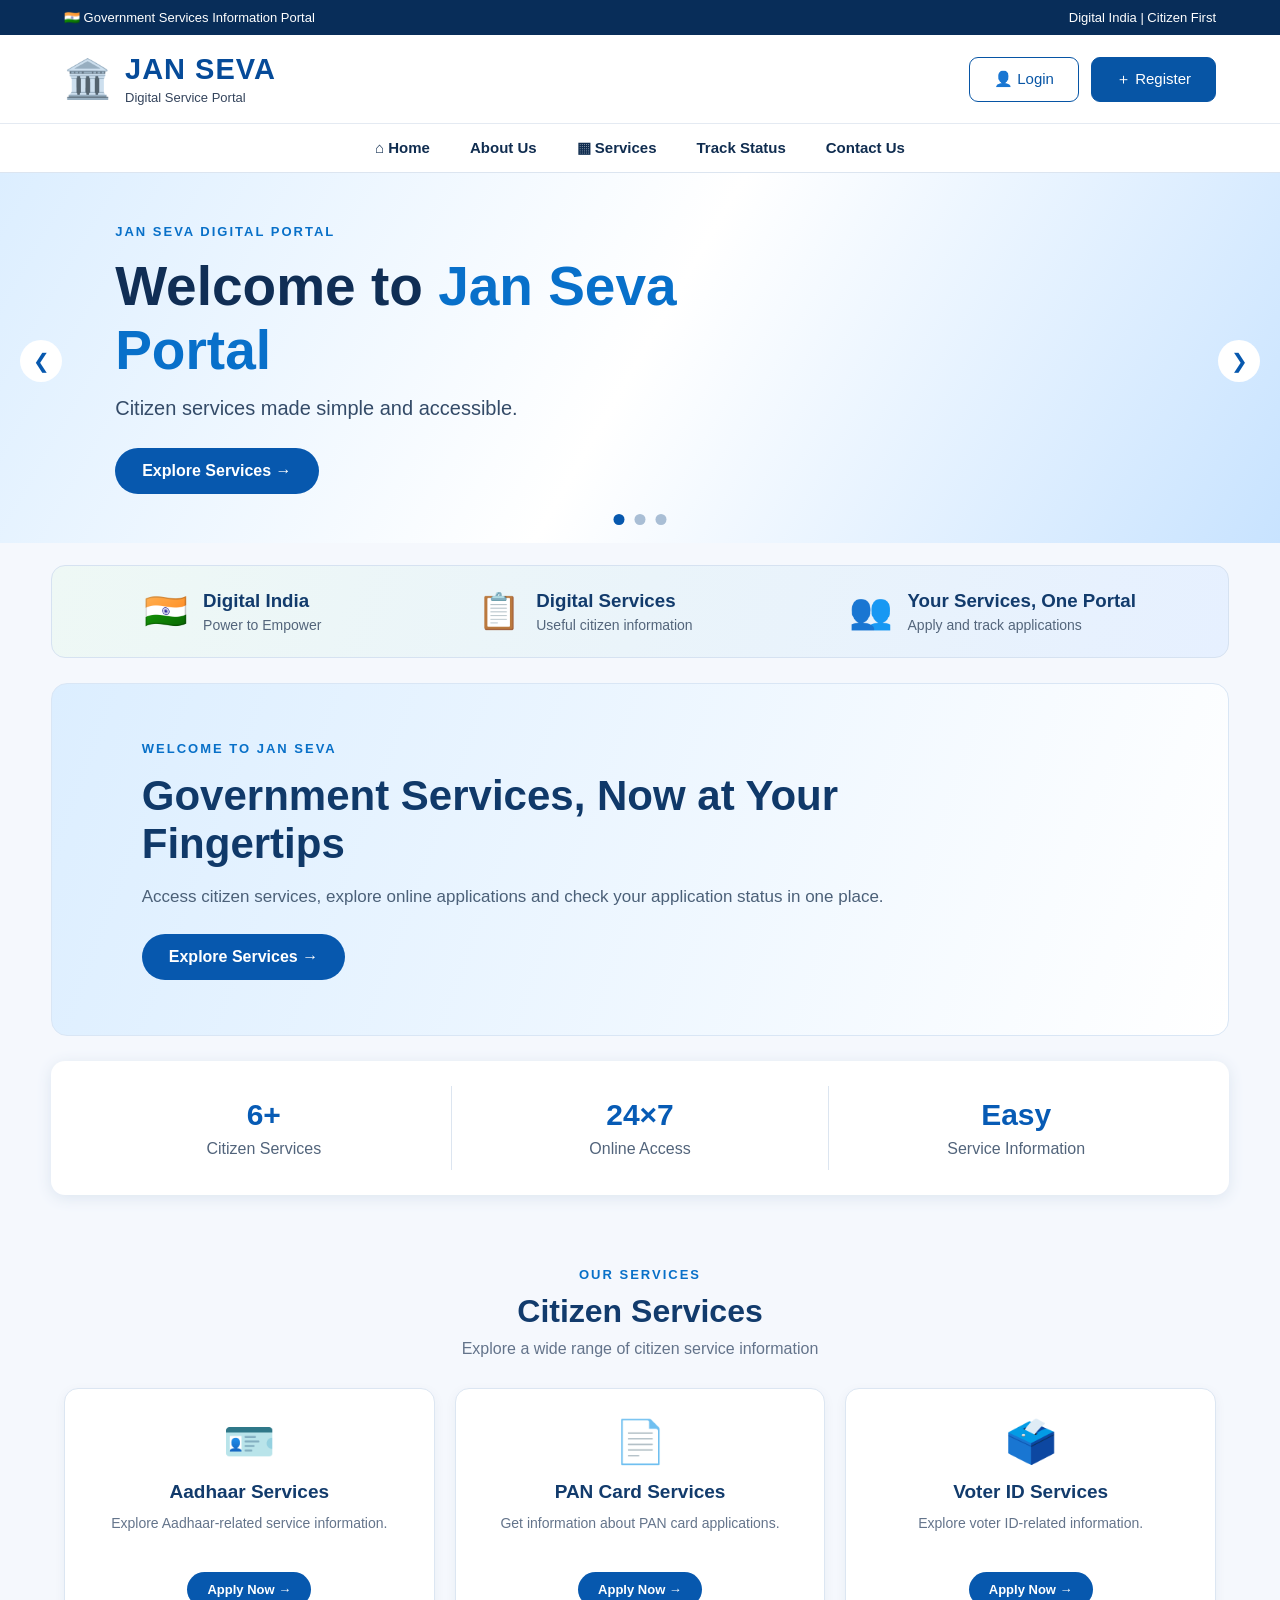
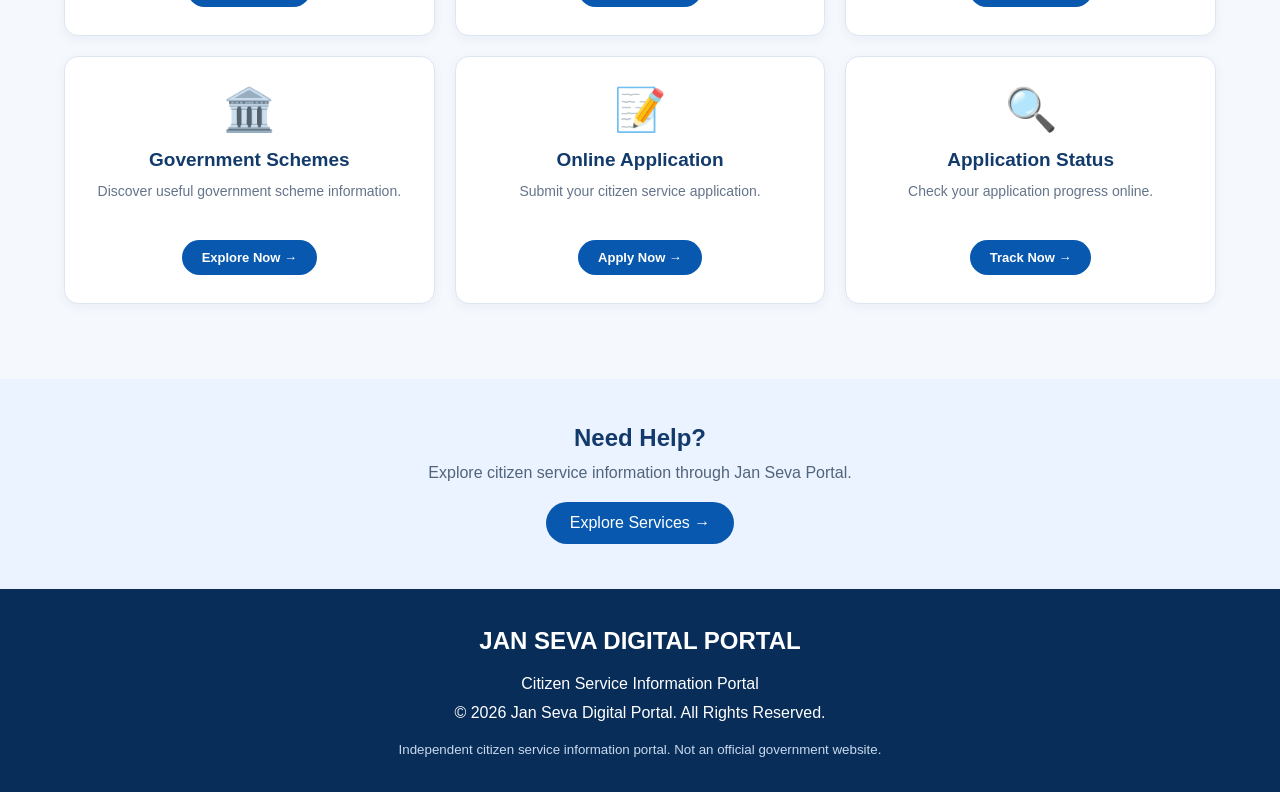
==== index.html @ 01778e60 "Add files via upload" ====
<!DOCTYPE html>
<html lang="en">
<head>
    <meta charset="UTF-8">
    <meta name="viewport" content="width=device-width, initial-scale=1.0">
    <title>Jan Seva Digital Portal</title>
    <link rel="stylesheet" href="style.css">
</head>
<body>

    <!-- Top Government Information Bar -->
    <div class="topbar">
        <span>🇮🇳 Government Services Information Portal</span>
        <span>Digital India | Citizen First</span>
    </div>

    <!-- Header -->
    <header>
        <div class="logo">
            <div class="logo-icon">🏛️</div>
            <div>
                <h1>JAN SEVA</h1>
                <p>Digital Service Portal</p>
            </div>
        </div>

        <div class="header-right" id="userArea">
            <button onclick="openAuth('login')">👤 Login</button>
            <button onclick="openAuth('register')">＋ Register</button>
        </div>
    </header>

    <!-- Navigation -->
    <nav>
        <a href="#">⌂ Home</a>
        <a href="#about">About Us</a>
        <a href="#services">▦ Services</a>
        <a href="#applicationForm">Track Status</a>
        <a href="#contact">Contact Us</a>
    </nav>

    <!-- Main Slideshow -->
    <section class="slideshow">

        <div class="slide active">
            <div class="slide-content">
                <span class="hero-tag">JAN SEVA DIGITAL PORTAL</span>
                <h1>Welcome to <span>Jan Seva Portal</span></h1>
                <p>Citizen services made simple and accessible.</p>
                <a href="#services">Explore Services →</a>
            </div>
        </div>

        <div class="slide">
            <div class="slide-content">
                <span class="hero-tag">DIGITAL INDIA</span>
                <h1>Digital India, <span>Better Services</span></h1>
                <p>Access useful citizen service information online.</p>
                <a href="#services">View Services →</a>
            </div>
        </div>

        <div class="slide">
            <div class="slide-content">
                <span class="hero-tag">CITIZEN FIRST</span>
                <h1>Your Services, <span>One Portal</span></h1>
                <p>Explore applications and check their status.</p>
                <a href="#services">Get Started →</a>
            </div>
        </div>

        <button class="slide-btn prev" onclick="changeSlide(-1)">❮</button>
        <button class="slide-btn next" onclick="changeSlide(1)">❯</button>

        <div class="slide-dots">
            <span class="dot active" onclick="showSlide(0)"></span>
            <span class="dot" onclick="showSlide(1)"></span>
            <span class="dot" onclick="showSlide(2)"></span>
        </div>
    </section>

    <!-- Quick Information Banner -->
    <section class="quick-info">
        <div class="info-item">
            <span class="info-icon">🇮🇳</span>
            <div>
                <h3>Digital India</h3>
                <p>Power to Empower</p>
            </div>
        </div>

        <div class="info-item">
            <span class="info-icon">📋</span>
            <div>
                <h3>Digital Services</h3>
                <p>Useful citizen information</p>
            </div>
        </div>

        <div class="info-item">
            <span class="info-icon">👥</span>
            <div>
                <h3>Your Services, One Portal</h3>
                <p>Apply and track applications</p>
            </div>
        </div>
    </section>

    <!-- Login Form -->
    <div id="loginForm" class="auth-overlay">
        <div class="auth-box">
            <button class="close-btn" onclick="closeAuth()">×</button>
            <h2>User Login</h2>
            <p>Login to Jan Seva Digital Portal</p>

            <form onsubmit="demoLogin(event)">
                <label>Mobile Number</label>
                <input type="tel" id="loginMobile"
                       maxlength="10"
                       placeholder="Enter Mobile Number" required>

                <label>Password</label>
                <input type="password" id="loginPassword"
                       placeholder="Enter Password" required>

                <button type="submit">Login</button>
            </form>

            <p>New User?
                <a href="#" onclick="showRegister()">Register Here</a>
            </p>
        </div>
    </div>

    <!-- Registration Form -->
    <div id="registerForm" class="auth-overlay">
        <div class="auth-box">
            <button class="close-btn" onclick="closeAuth()">×</button>
            <h2>Create Account</h2>
            <p>Register as a new user</p>

            <form onsubmit="demoRegister(event)">
                <label>Full Name</label>
                <input type="text" id="regName"
                       placeholder="Enter Full Name" required>

                <label>Mobile Number</label>
                <input type="tel" id="regMobile"
                       maxlength="10"
                       placeholder="Enter Mobile Number" required>

                <label>Email Address</label>
                <input type="email" id="regEmail"
                       placeholder="Enter Email Address" required>

                <label>Password</label>
                <input type="password" id="regPassword"
                       placeholder="Create Password" required>

                <label>Confirm Password</label>
                <input type="password" id="confirmPassword"
                       placeholder="Confirm Password" required>

                <button type="submit">Create Account</button>
            </form>
        </div>
    </div>

    <!-- About Section -->
    <section class="hero" id="about">
        <div class="hero-content">
            <span class="hero-tag">WELCOME TO JAN SEVA</span>
            <h1>Government Services, Now at Your Fingertips</h1>
            <p>
                Access citizen services, explore online applications
                and check your application status in one place.
            </p>
            <a href="#services" class="hero-btn">Explore Services →</a>
        </div>
    </section>

    <!-- Statistics -->
    <section class="statistics">
        <div>
            <h3>6+</h3>
            <p>Citizen Services</p>
        </div>

        <div>
            <h3>24×7</h3>
            <p>Online Access</p>
        </div>

        <div>
            <h3>Easy</h3>
            <p>Service Information</p>
        </div>
    </section>

    <!-- Citizen Services -->
    <section class="services" id="services">
        <div class="section-heading">
            <span>OUR SERVICES</span>
            <h2>Citizen Services</h2>
            <p>Explore a wide range of citizen service information</p>
        </div>

        <div class="service-box">

            <div class="card" onclick="openForm('Aadhaar Services')">
                <div class="service-icon">🪪</div>
                <h3>Aadhaar Services</h3>
                <p>Explore Aadhaar-related service information.</p>
                <span>Apply Now →</span>
            </div>

            <div class="card" onclick="openForm('PAN Card Services')">
                <div class="service-icon">📄</div>
                <h3>PAN Card Services</h3>
                <p>Get information about PAN card applications.</p>
                <span>Apply Now →</span>
            </div>

            <div class="card" onclick="openForm('Voter ID Services')">
                <div class="service-icon">🗳️</div>
                <h3>Voter ID Services</h3>
                <p>Explore voter ID-related information.</p>
                <span>Apply Now →</span>
            </div>

            <div class="card" onclick="openForm('Government Schemes')">
                <div class="service-icon">🏛️</div>
                <h3>Government Schemes</h3>
                <p>Discover useful government scheme information.</p>
                <span>Explore Now →</span>
            </div>

            <div class="card" onclick="openForm('Online Application')">
                <div class="service-icon">📝</div>
                <h3>Online Application</h3>
                <p>Submit your citizen service application.</p>
                <span>Apply Now →</span>
            </div>

            <div class="card" onclick="openForm('Application Status')">
                <div class="service-icon">🔍</div>
                <h3>Application Status</h3>
                <p>Check your application progress online.</p>
                <span>Track Now →</span>
            </div>

        </div>
    </section>

    <!-- Application Form: Existing Backend Integration -->
    <section id="applicationForm" class="application-form"
             style="display:none;">

        <h2 id="formTitle">Application Form</h2>

        <form id="serviceForm">
            <div id="serviceFields"></div>

            <div id="otpSection"
                 style="display:block; margin-top:15px;">

                <label>Mobile Number</label>
                <input type="tel" id="mobile"
                       placeholder="Enter 10 digit mobile number"
                       maxlength="10" required>

                <button type="button" onclick="sendOTP()">
                    Send Demo OTP
                </button>

                <label>Enter OTP</label>
                <input type="text" id="otp"
                       placeholder="Enter Demo OTP 123456"
                       maxlength="6">

                <button type="button" onclick="verifyOTP()">
                    Verify OTP
                </button>

                <p id="message"></p>
            </div>

            <button type="submit" id="submitBtn"
                    style="display:none;">
                Submit Application
            </button>
        </form>
    </section>

    <!-- Contact -->
    <section class="contact-section" id="contact">
        <h2>Need Help?</h2>
        <p>Explore citizen service information through Jan Seva Portal.</p>
        <a href="#services">Explore Services →</a>
    </section>

    <!-- Footer -->
    <footer>
        <h2>JAN SEVA DIGITAL PORTAL</h2>
        <p>Citizen Service Information Portal</p>
        <p>© 2026 Jan Seva Digital Portal. All Rights Reserved.</p>
        <small>
            Independent citizen service information portal.
            Not an official government website.
        </small>
    </footer>

    <script src="script.js"></script>
</body>
</html>
---- style.css ----
* {
    margin: 0;
    padding: 0;
    box-sizing: border-box;
}

html {
    scroll-behavior: smooth;
}

body {
    font-family: Arial, sans-serif;
    background: #f5f8fd;
    color: #172b4d;
}

/* TOP BAR */
.topbar {
    background: #082d59;
    color: white;
    padding: 10px 5%;
    display: flex;
    justify-content: space-between;
    font-size: 13px;
}

/* HEADER */
header {
    background: white;
    padding: 18px 5%;
    display: flex;
    align-items: center;
    justify-content: space-between;
    flex-wrap: wrap;
    gap: 15px;
}

.logo {
    display: flex;
    align-items: center;
    gap: 14px;
}

.logo-icon {
    font-size: 38px;
}

.logo h1 {
    color: #064b99;
    font-size: 29px;
    letter-spacing: 1px;
}

.logo p {
    color: #34445c;
    font-size: 13px;
    margin-top: 4px;
}

.header-right {
    display: flex;
    gap: 12px;
}

.header-right button {
    background: #0755a5;
    color: white;
    border: 1px solid #0755a5;
    padding: 12px 24px;
    border-radius: 9px;
    cursor: pointer;
    font-size: 15px;
}

.header-right button:first-child {
    background: white;
    color: #0755a5;
}

button:hover,
.hero-btn:hover,
.slide-content a:hover {
    opacity: 0.85;
}

/* NAVIGATION */
nav {
    background: #ffffff;
    padding: 15px 5%;
    display: flex;
    justify-content: center;
    gap: 40px;
    border-top: 1px solid #e4eaf2;
    border-bottom: 1px solid #dce5f0;
    flex-wrap: wrap;
}

nav a {
    color: #102d50;
    text-decoration: none;
    font-weight: bold;
    font-size: 15px;
}

nav a:hover {
    color: #0871d1;
}

/* SLIDESHOW */
.slideshow {
    height: 370px;
    position: relative;
    overflow: hidden;
    background: linear-gradient(120deg, #dceeff, #ffffff, #c8e3ff);
}

.slide {
    position: absolute;
    inset: 0;
    display: flex;
    align-items: center;
    padding: 40px 9%;
    opacity: 0;
    visibility: hidden;
    transition: opacity 0.5s ease;
}

.slide.active {
    opacity: 1;
    visibility: visible;
}

.slide:nth-child(2) {
    background: linear-gradient(120deg, #d9ecff, #ffffff);
}

.slide:nth-child(3) {
    background: linear-gradient(120deg, #e0f3ed, #ffffff);
}

.slide-content {
    max-width: 700px;
}

.hero-tag {
    color: #0870c8;
    font-weight: bold;
    letter-spacing: 2px;
    font-size: 13px;
}

.slide-content h1 {
    font-size: clamp(32px, 5vw, 55px);
    line-height: 1.15;
    margin: 15px 0;
    color: #102e55;
}

.slide-content h1 span {
    color: #0870ca;
}

.slide-content p {
    font-size: 20px;
    margin-bottom: 28px;
    color: #344b68;
}

.slide-content a,
.hero-btn {
    display: inline-block;
    background: #0758ae;
    color: white;
    padding: 14px 27px;
    border-radius: 30px;
    text-decoration: none;
    font-weight: bold;
}

.slide-btn {
    position: absolute;
    top: 45%;
    background: white;
    color: #0758ae;
    border: none;
    border-radius: 50%;
    width: 42px;
    height: 42px;
    font-size: 20px;
    cursor: pointer;
    z-index: 2;
}

.slide-btn.prev {
    left: 20px;
}

.slide-btn.next {
    right: 20px;
}

.slide-dots {
    position: absolute;
    bottom: 18px;
    left: 50%;
    transform: translateX(-50%);
    display: flex;
    gap: 10px;
}

.dot {
    width: 11px;
    height: 11px;
    background: #a9bed5;
    border-radius: 50%;
    cursor: pointer;
}

.dot.active {
    background: #0758ae;
}

/* QUICK INFO */
.quick-info {
    margin: 22px 4%;
    padding: 24px;
    background: linear-gradient(110deg, #eef8f5, #e6f0ff);
    border: 1px solid #d6e2f1;
    border-radius: 14px;
    display: flex;
    justify-content: space-around;
    align-items: center;
    flex-wrap: wrap;
    gap: 20px;
}

.info-item {
    display: flex;
    align-items: center;
    gap: 15px;
}

.info-icon {
    font-size: 35px;
}

.info-item h3 {
    color: #123b6c;
    margin-bottom: 5px;
}

.info-item p {
    font-size: 14px;
    color: #53657b;
}

/* HERO */
.hero {
    margin: 25px 4%;
    min-height: 280px;
    padding: 55px 7%;
    border-radius: 16px;
    background: linear-gradient(110deg, #dceeff, #ffffff);
    display: flex;
    align-items: center;
    border: 1px solid #d9e6f5;
}

.hero-content {
    max-width: 750px;
}

.hero-content h1 {
    font-size: clamp(27px, 4vw, 42px);
    color: #103969;
    margin: 15px 0;
}

.hero-content p {
    color: #4b6078;
    font-size: 17px;
    line-height: 1.7;
    margin-bottom: 22px;
}

/* STATISTICS */
.statistics {
    display: flex;
    justify-content: center;
    background: white;
    margin: 25px 4%;
    padding: 25px;
    border-radius: 14px;
    box-shadow: 0 3px 15px #dce5f0;
    flex-wrap: wrap;
}

.statistics div {
    flex: 1;
    min-width: 150px;
    text-align: center;
    padding: 12px;
    border-right: 1px solid #dce5f0;
}

.statistics div:last-child {
    border: none;
}

.statistics h3 {
    color: #075bb5;
    font-size: 30px;
    margin-bottom: 8px;
}

.statistics p {
    color: #52647b;
}

/* SERVICES */
.services {
    padding: 45px 5%;
}

.section-heading {
    text-align: center;
    margin-bottom: 30px;
}

.section-heading span {
    color: #0870c8;
    font-size: 13px;
    font-weight: bold;
    letter-spacing: 2px;
}

.section-heading h2 {
    font-size: 32px;
    color: #123b6c;
    margin: 10px 0;
}

.section-heading p {
    color: #64748b;
}

.service-box {
    display: grid;
    grid-template-columns: repeat(3, 1fr);
    gap: 20px;
}

.card {
    background: white;
    border: 1px solid #dce6f2;
    border-radius: 14px;
    padding: 28px 20px;
    text-align: center;
    cursor: pointer;
    transition: 0.3s;
    box-shadow: 0 3px 12px rgba(20, 60, 100, 0.05);
}

.card:hover {
    transform: translateY(-6px);
    box-shadow: 0 10px 25px rgba(20, 60, 100, 0.12);
    border-color: #0870c8;
}

.service-icon {
    font-size: 42px;
    margin-bottom: 15px;
}

.card h3 {
    color: #123b6c;
    margin-bottom: 10px;
    font-size: 19px;
}

.card p {
    color: #64748b;
    line-height: 1.5;
    font-size: 14px;
    min-height: 42px;
}

.card span {
    display: inline-block;
    background: #0758ae;
    color: white;
    padding: 10px 20px;
    margin-top: 17px;
    border-radius: 25px;
    font-size: 13px;
    font-weight: bold;
}

/* APPLICATION FORM */
.application-form {
    max-width: 650px;
    margin: 35px auto;
    padding: 30px;
    background: white;
    border-radius: 15px;
    box-shadow: 0 5px 22px rgba(0, 40, 90, 0.1);
}

.application-form h2 {
    color: #0758ae;
    margin-bottom: 22px;
}

label {
    display: block;
    margin: 14px 0 7px;
    font-weight: bold;
    color: #243c5a;
}

input {
    width: 100%;
    padding: 13px;
    border: 1px solid #ccd8e6;
    border-radius: 8px;
    font-size: 15px;
    outline: none;
}

input:focus {
    border-color: #0870c8;
    box-shadow: 0 0 0 3px #0870c81a;
}

.application-form button {
    background: #0758ae;
    color: white;
    border: none;
    padding: 12px 20px;
    border-radius: 8px;
    margin-top: 14px;
    cursor: pointer;
}

/* LOGIN AND REGISTER */
.auth-overlay {
    display: none;
    position: fixed;
    inset: 0;
    background: rgba(5, 24, 50, 0.7);
    z-index: 1000;
    align-items: center;
    justify-content: center;
    padding: 15px;
}

.auth-box {
    position: relative;
    background: white;
    padding: 35px;
    border-radius: 16px;
    width: 100%;
    max-width: 420px;
    max-height: 90vh;
    overflow-y: auto;
    box-shadow: 0 10px 35px #0003;
}

.auth-box h2 {
    color: #0758ae;
    margin-bottom: 10px;
}

.auth-box > p {
    color: #64748b;
    margin-bottom: 15px;
}

.auth-box form button {
    width: 100%;
    padding: 13px;
    margin-top: 20px;
    background: #0758ae;
    color: white;
    border: none;
    border-radius: 8px;
    cursor: pointer;
    font-weight: bold;
}

.auth-box > p:last-child {
    margin-top: 18px;
    text-align: center;
}

.auth-box a {
    color: #0758ae;
    font-weight: bold;
}

.close-btn {
    position: absolute;
    right: 15px;
    top: 12px;
    border: none;
    background: none;
    font-size: 28px;
    cursor: pointer;
}

/* CONTACT */
.contact-section {
    text-align: center;
    background: #eaf3ff;
    padding: 45px 20px;
    margin-top: 30px;
}

.contact-section h2 {
    color: #123b6c;
    margin-bottom: 12px;
}

.contact-section p {
    color: #52647b;
    margin-bottom: 20px;
}

.contact-section a {
    display: inline-block;
    background: #0758ae;
    color: white;
    padding: 12px 24px;
    border-radius: 25px;
    text-decoration: none;
}

/* FOOTER */
footer {
    background: #082d59;
    color: white;
    text-align: center;
    padding: 30px 15px;
    line-height: 1.8;
}

footer h2 {
    margin-bottom: 8px;
}

footer small {
    display: block;
    color: #c9d9ed;
    margin-top: 10px;
}

/* MOBILE RESPONSIVE */
@media (max-width: 768px) {

    .topbar {
        justify-content: center;
        text-align: center;
    }

    .topbar span:last-child {
        display: none;
    }

    header {
        justify-content: center;
        text-align: center;
    }

    .logo {
        justify-content: center;
    }

    nav {
        gap: 18px;
        padding: 15px 10px;
    }

    nav a {
        font-size: 13px;
    }

    .slideshow {
        height: 340px;
    }

    .slide {
        padding: 30px 12%;
    }

    .slide-content p {
        font-size: 16px;
    }

    .quick-info {
        justify-content: flex-start;
    }

    .info-item {
        width: 100%;
    }

    .hero {
        padding: 35px 25px;
    }

    .service-box {
        grid-template-columns: repeat(2, 1fr);
    }

    .statistics div {
        border-right: none;
        border-bottom: 1px solid #dce5f0;
    }

    .application-form {
        margin: 20px 12px;
    }
}

@media (max-width: 480px) {

    .logo h1 {
        font-size: 23px;
    }

    .header-right button {
        padding: 10px 16px;
    }

    .service-box {
        grid-template-columns: 1fr;
    }

    .slide-content h1 {
        font-size: 31px;
    }

    .slide-btn.prev {
        left: 8px;
    }

    .slide-btn.next {
        right: 8px;
    }

    .auth-box {
        padding: 28px 20px;
    }
    .slideshow {
    position: relative;
    overflow: hidden;
}

.slideshow .slide {
    display: none;
    min-height: 350px;
}

.slideshow .slide.active {
    display: flex;
}
}
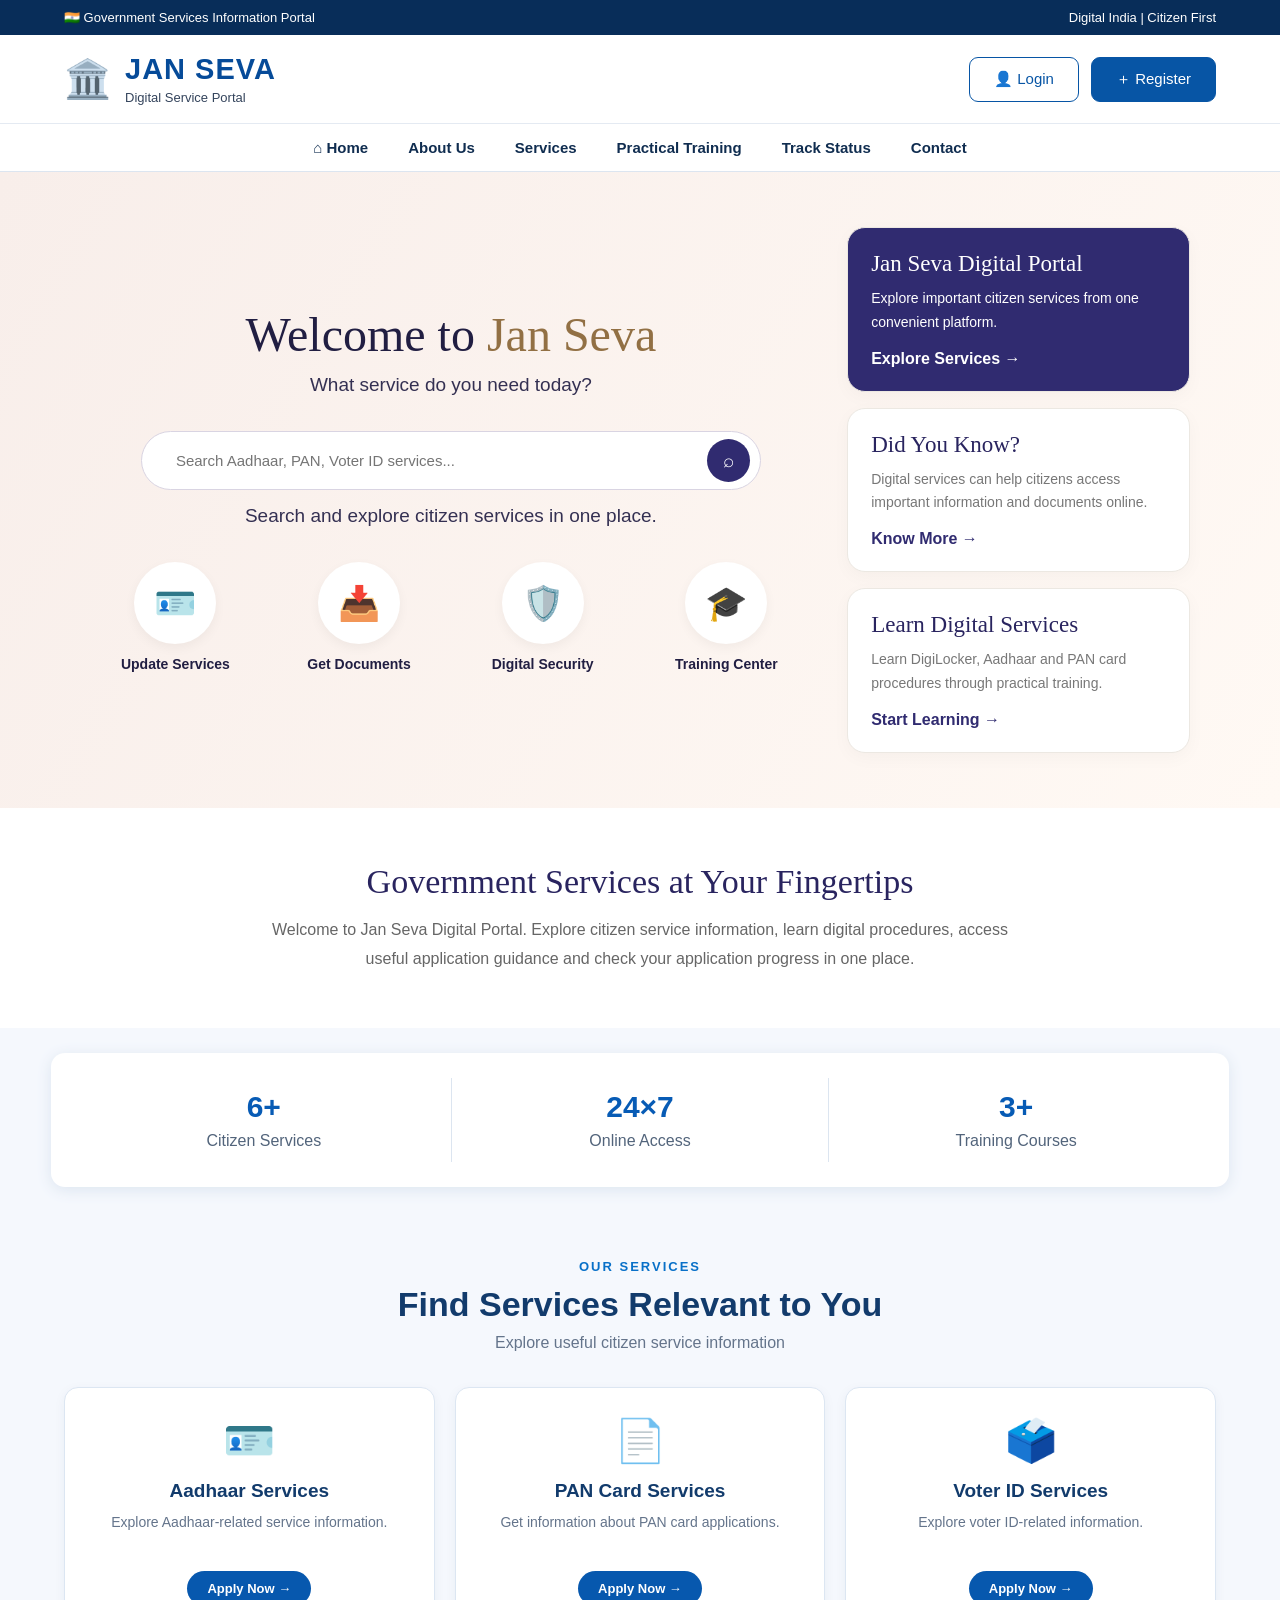
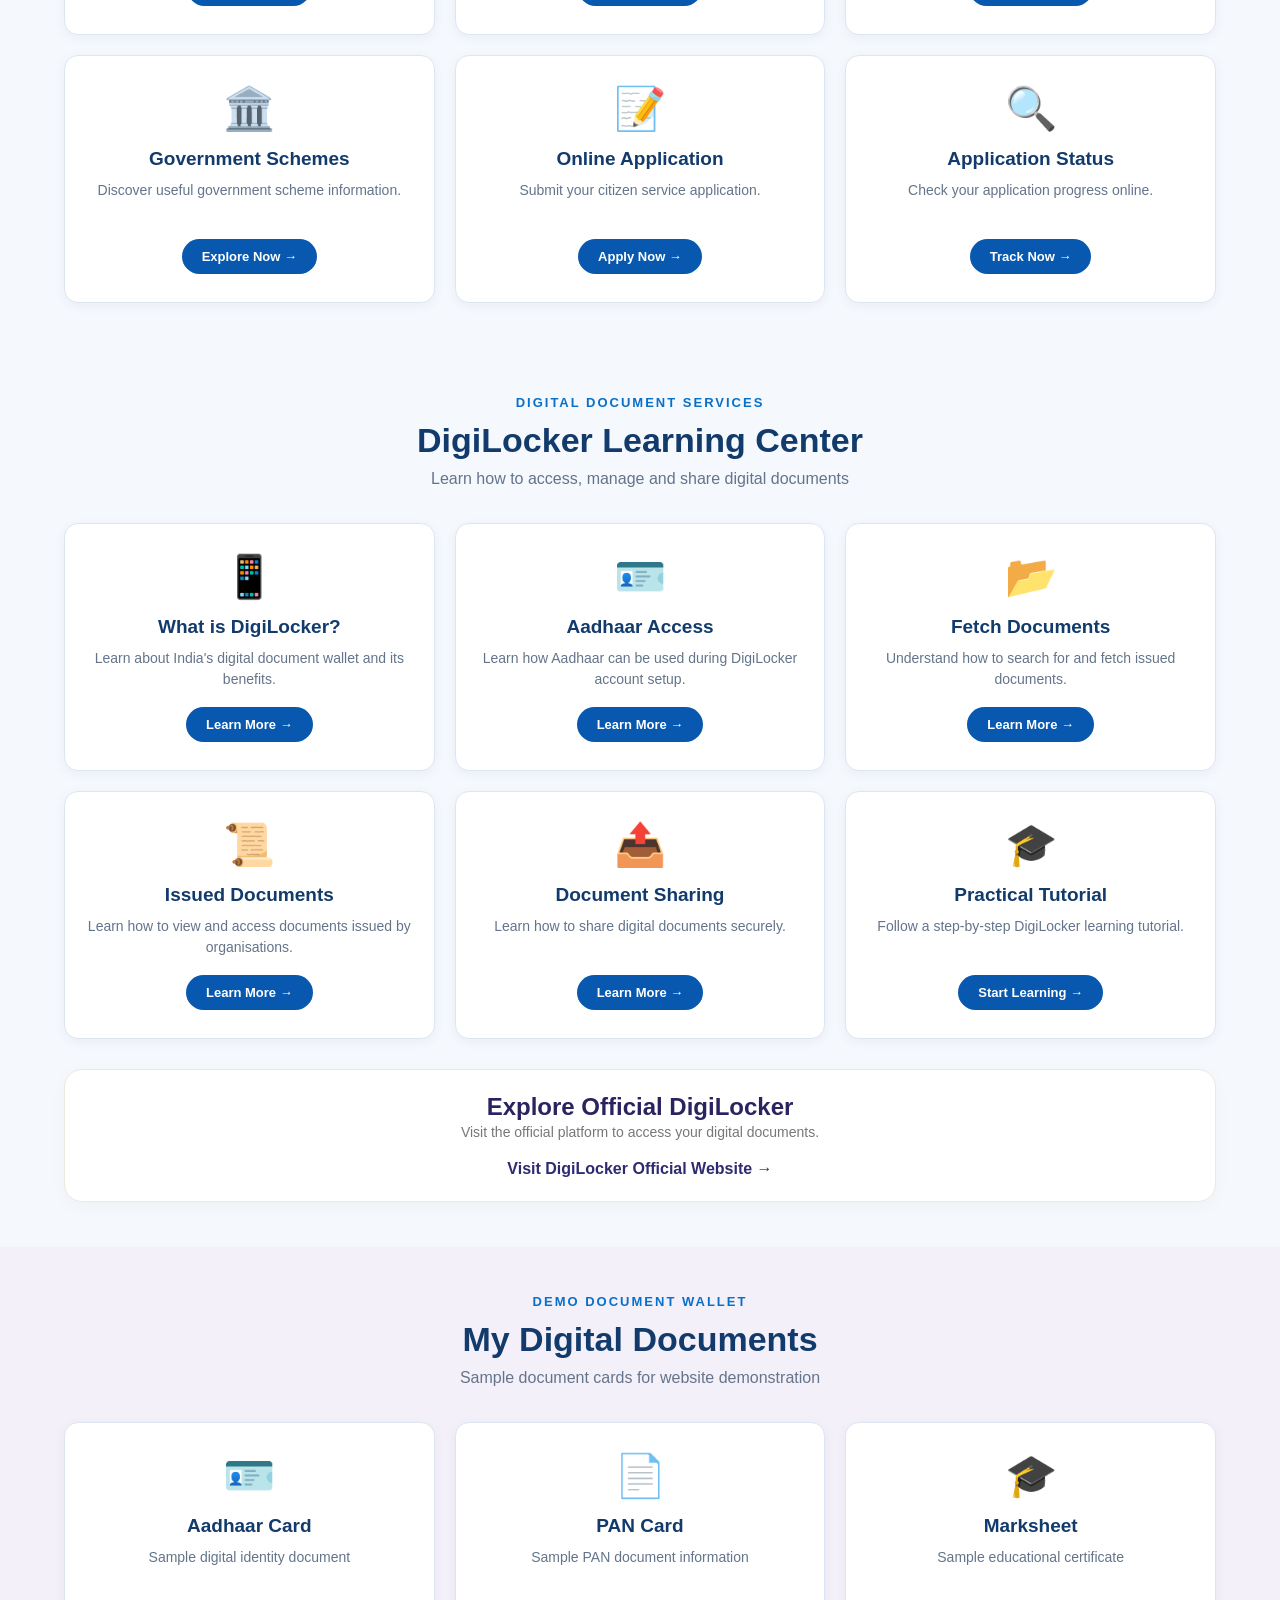
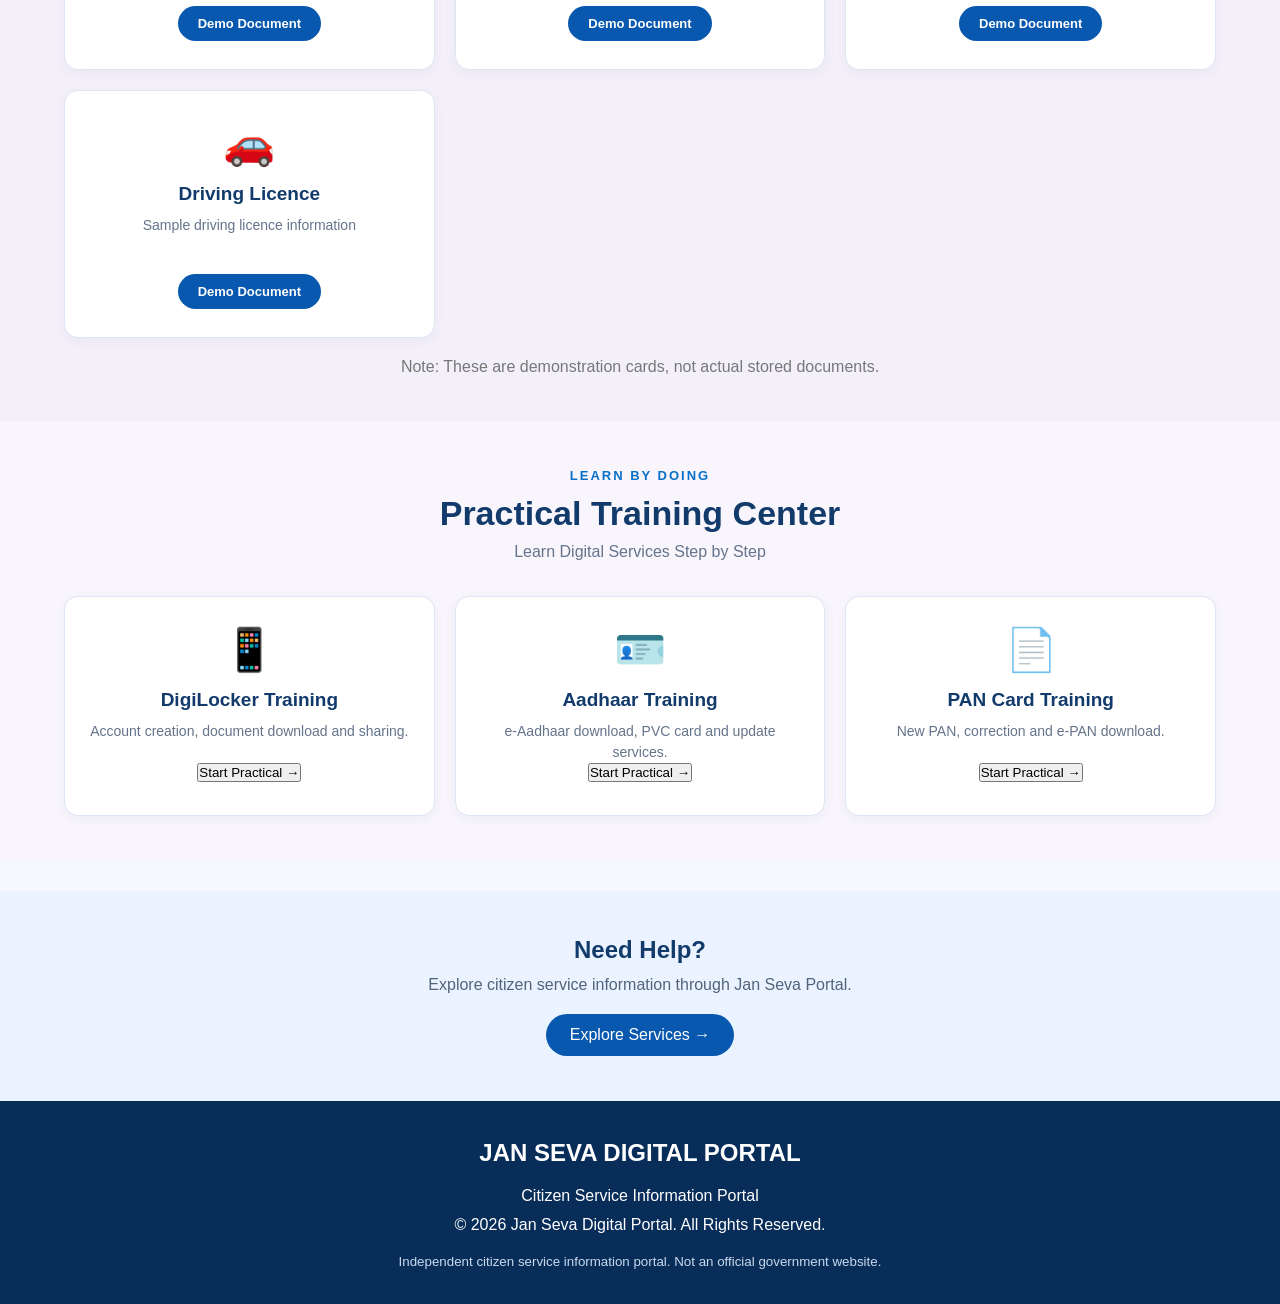
==== commit d02bbd5e: "Update index.html" ====
--- a/index.html
+++ b/index.html
@@ -2,315 +2,810 @@
 <!DOCTYPE html>
 <html lang="en">
 <head>
-    <meta charset="UTF-8">
-    <meta name="viewport" content="width=device-width, initial-scale=1.0">
-    <title>Jan Seva Digital Portal</title>
-    <link rel="stylesheet" href="style.css">
+<meta charset="UTF-8">
+<meta name="viewport" content="width=device-width, initial-scale=1.0">
+<title>Jan Seva Digital Portal</title>
+<link rel="stylesheet" href="style.css">
+
+<style>
+/* NEW HOMEPAGE DESIGN */
+
+.portal-hero {
+    background: linear-gradient(120deg,#f8eeea,#fff9f4);
+    padding: 55px 7%;
+}
+
+.portal-layout {
+    max-width: 1250px;
+    margin: auto;
+    display: grid;
+    grid-template-columns: 2fr 0.95fr;
+    gap: 35px;
+    align-items: center;
+}
+
+.portal-main {
+    text-align: center;
+}
+
+.portal-main h2 {
+    font: 48px Georgia,serif;
+    color: #211e42;
+    margin-bottom: 12px;
+}
+
+.portal-main h2 span {
+    color: #927044;
+}
+
+.portal-main > p {
+    font-size: 19px;
+    color: #343052;
+    margin-bottom: 35px;
+}
+
+.service-search {
+    background: white;
+    border: 1px solid #d9d4e2;
+    border-radius: 40px;
+    padding: 7px 10px 7px 22px;
+    display: flex;
+    align-items: center;
+    max-width: 620px;
+    margin: auto;
+}
+
+.service-search input {
+    border: none;
+    outline: none;
+    flex: 1;
+    min-width: 0;
+    padding: 12px;
+    font-size: 15px;
+}
+
+.service-search button {
+    border: none;
+    background: #302b70;
+    color: white;
+    width: 43px;
+    height: 43px;
+    border-radius: 50%;
+    cursor: pointer;
+    font-size: 19px;
+}
+
+.quick-links {
+    display: grid;
+    grid-template-columns: repeat(4,1fr);
+    gap: 12px;
+    margin-top: 35px;
+}
+
+.quick-link {
+    text-decoration: none;
+    color: #211e42;
+    text-align: center;
+    font-weight: 600;
+    font-size: 14px;
+}
+
+.quick-icon {
+    width: 82px;
+    height: 82px;
+    background: white;
+    border-radius: 50%;
+    display: grid;
+    place-items: center;
+    font-size: 34px;
+    margin: 0 auto 12px;
+    box-shadow: 0 4px 12px #0000000c;
+    transition: .3s;
+}
+
+.quick-link:hover .quick-icon {
+    transform: translateY(-5px);
+    background: #eeeaf7;
+}
+
+.side-panel {
+    display: flex;
+    flex-direction: column;
+    gap: 16px;
+}
+
+.side-card {
+    background: white;
+    border-radius: 18px;
+    padding: 23px;
+    border: 1px solid #ece8e2;
+    box-shadow: 0 5px 18px #00000008;
+}
+
+.side-card h3 {
+    font: 23px Georgia,serif;
+    color: #29245f;
+    margin-bottom: 10px;
+}
+
+.side-card p {
+    color: #777;
+    font-size: 14px;
+    line-height: 1.7;
+}
+
+.side-card a {
+    display: inline-block;
+    margin-top: 15px;
+    text-decoration: none;
+    color: #302b70;
+    font-weight: bold;
+}
+
+.side-card.feature {
+    background: #302b70;
+    color: white;
+}
+
+.side-card.feature h3,
+.side-card.feature p {
+    color: white;
+}
+
+.section-heading {
+    margin-bottom: 35px;
+}
+
+.section-heading h2 {
+    font-size: 34px;
+}
+
+.service-box .card {
+    min-height: 220px;
+}
+
+.training-area {
+    background: #f8f5fc;
+}
+
+.training-area .card {
+    cursor: default;
+}
+
+#trainingContent {
+    text-align: left;
+}
+
+#trainingSteps {
+    white-space: normal;
+    line-height: 2;
+}
+
+.search-note {
+    text-align: center;
+    margin-top: 15px;
+    color: #302b70;
+    font-size: 14px;
+}
+
+.portal-welcome {
+    padding: 55px 8%;
+    text-align: center;
+    background: white;
+}
+
+.portal-welcome h2 {
+    font: 34px Georgia,serif;
+    color: #29245f;
+    margin-bottom: 15px;
+}
+
+.portal-welcome p {
+    max-width: 750px;
+    margin: auto;
+    line-height: 1.8;
+    color: #666;
+}
+
+@media(max-width:850px) {
+    .portal-layout {
+        grid-template-columns: 1fr;
+    }
+
+    .portal-main h2 {
+        font-size: 36px;
+    }
+
+    .side-panel {
+        display: grid;
+        grid-template-columns: 1fr 1fr;
+    }
+
+    .quick-links {
+        grid-template-columns: repeat(4,1fr);
+    }
+}
+
+@media(max-width:500px) {
+    .portal-hero {
+        padding: 40px 15px;
+    }
+
+    .portal-main h2 {
+        font-size: 30px;
+    }
+
+    .quick-icon {
+        width: 58px;
+        height: 58px;
+        font-size: 25px;
+    }
+
+    .quick-link {
+        font-size: 11px;
+    }
+
+    .side-panel {
+        grid-template-columns: 1fr;
+    }
+}
+</style>
 </head>
+
 <body>
 
-    <!-- Top Government Information Bar -->
-    <div class="topbar">
-        <span>🇮🇳 Government Services Information Portal</span>
-        <span>Digital India | Citizen First</span>
-    </div>
-
-    <!-- Header -->
-    <header>
-        <div class="logo">
-            <div class="logo-icon">🏛️</div>
-            <div>
-                <h1>JAN SEVA</h1>
-                <p>Digital Service Portal</p>
+<!-- TOP BAR -->
+<div class="topbar">
+    <span>🇮🇳 Government Services Information Portal</span>
+    <span>Digital India | Citizen First</span>
+</div>
+
+<p id="statusResult"></p>
+
+<!-- HEADER -->
+<header>
+    <div class="logo">
+        <div class="logo-icon">🏛️</div>
+        <div>
+            <h1>JAN SEVA</h1>
+            <p>Digital Service Portal</p>
+        </div>
+    </div>
+
+    <div class="header-right" id="userArea">
+        <button onclick="openAuth('login')">👤 Login</button>
+        <button onclick="openAuth('register')">＋ Register</button>
+    </div>
+</header>
+
+<!-- NAVIGATION -->
+<nav>
+    <a href="#">⌂ Home</a>
+    <a href="#about">About Us</a>
+    <a href="#services">Services</a>
+    <a href="#training">Practical Training</a>
+    <a href="#applicationForm">Track Status</a>
+    <a href="#contact">Contact</a>
+</nav>
+
+<!-- MAIN HOMEPAGE -->
+<section class="portal-hero">
+
+<div class="portal-layout">
+
+    <!-- LEFT SIDE -->
+    <div class="portal-main">
+
+        <h2>Welcome to <span>Jan Seva</span></h2>
+
+        <p>What service do you need today?</p>
+
+        <!-- SEARCH SERVICES -->
+        <div class="service-search">
+            <input
+                type="search"
+                id="serviceSearch"
+                placeholder="Search Aadhaar, PAN, Voter ID services..."
+                oninput="filterServices(this.value)"
+            >
+            <button onclick="filterServices(document.getElementById('serviceSearch').value)">⌕</button>
+        </div>
+
+        <p class="search-note">
+            Search and explore citizen services in one place.
+        </p>
+
+        <!-- QUICK SERVICES -->
+        <div class="quick-links">
+
+            <a href="#services" class="quick-link">
+                <div class="quick-icon">🪪</div>
+                Update Services
+            </a>
+
+            <a href="#services" class="quick-link">
+                <div class="quick-icon">📥</div>
+                Get Documents
+            </a>
+
+            <a href="#services" class="quick-link">
+                <div class="quick-icon">🛡️</div>
+                Digital Security
+            </a>
+
+            <a href="#training" class="quick-link">
+                <div class="quick-icon">🎓</div>
+                Training Center
+            </a>
+
+        </div>
+
+    </div>
+
+    <!-- RIGHT SIDE INFORMATION -->
+    <div class="side-panel">
+
+        <div class="side-card feature">
+            <h3>Jan Seva Digital Portal</h3>
+            <p>Explore important citizen services from one convenient platform.</p>
+            <a href="#services" style="color:white;">
+                Explore Services →
+            </a>
+        </div>
+
+        <div class="side-card">
+            <h3>Did You Know?</h3>
+            <p>Digital services can help citizens access important information and documents online.</p>
+            <a href="#about">Know More →</a>
+        </div>
+
+        <div class="side-card">
+            <h3>Learn Digital Services</h3>
+            <p>Learn DigiLocker, Aadhaar and PAN card procedures through practical training.</p>
+            <a href="#training">Start Learning →</a>
+        </div>
+
+    </div>
+
+</div>
+</section>
+
+<!-- ABOUT -->
+<section class="portal-welcome" id="about">
+    <h2>Government Services at Your Fingertips</h2>
+    <p>
+        Welcome to Jan Seva Digital Portal. Explore citizen service
+        information, learn digital procedures, access useful application
+        guidance and check your application progress in one place.
+    </p>
+</section>
+
+<!-- STATISTICS -->
+<section class="statistics">
+    <div>
+        <h3>6+</h3>
+        <p>Citizen Services</p>
+    </div>
+
+    <div>
+        <h3>24×7</h3>
+        <p>Online Access</p>
+    </div>
+
+    <div>
+        <h3>3+</h3>
+        <p>Training Courses</p>
+    </div>
+</section>
+
+<!-- CITIZEN SERVICES -->
+<section class="services" id="services">
+
+    <div class="section-heading">
+        <span>OUR SERVICES</span>
+        <h2>Find Services Relevant to You</h2>
+        <p>Explore useful citizen service information</p>
+    </div>
+
+    <div class="service-box" id="citizenServices">
+
+        <div class="card" onclick="openForm('Aadhaar Services')">
+            <div class="service-icon">🪪</div>
+            <h3>Aadhaar Services</h3>
+            <p>Explore Aadhaar-related service information.</p>
+            <span>Apply Now →</span>
+        </div>
+
+        <div class="card" onclick="openForm('PAN Card Services')">
+            <div class="service-icon">📄</div>
+            <h3>PAN Card Services</h3>
+            <p>Get information about PAN card applications.</p>
+            <span>Apply Now →</span>
+        </div>
+
+        <div class="card" onclick="openForm('Voter ID Services')">
+            <div class="service-icon">🗳️</div>
+            <h3>Voter ID Services</h3>
+            <p>Explore voter ID-related information.</p>
+            <span>Apply Now →</span>
+        </div>
+
+        <div class="card" onclick="openForm('Government Schemes')">
+            <div class="service-icon">🏛️</div>
+            <h3>Government Schemes</h3>
+            <p>Discover useful government scheme information.</p>
+            <span>Explore Now →</span>
+        </div>
+
+        <div class="card" onclick="openForm('Online Application')">
+            <div class="service-icon">📝</div>
+            <h3>Online Application</h3>
+            <p>Submit your citizen service application.</p>
+            <span>Apply Now →</span>
+        </div>
+
+        <div class="card" onclick="openForm('Application Status')">
+            <div class="service-icon">🔍</div>
+            <h3>Application Status</h3>
+            <p>Check your application progress online.</p>
+            <span>Track Now →</span>
+        </div>
+
+    </div>
+
+    <p id="noSearchResult" style="display:none;text-align:center;margin-top:20px;">
+        No matching services found.
+    </p>
+
+</section>
+
+<!-- LOGIN FORM -->
+<div id="loginForm" class="auth-overlay">
+
+    <div class="auth-box">
+        <button class="close-btn" onclick="closeAuth()">×</button>
+
+        <h2>User Login</h2>
+        <p>Login to Jan Seva Digital Portal</p>
+
+        <form onsubmit="demoLogin(event)">
+
+            <label>Mobile Number</label>
+            <input type="tel" id="loginMobile"
+                maxlength="10"
+                placeholder="Enter Mobile Number" required>
+
+            <label>Password</label>
+            <input type="password" id="loginPassword"
+                placeholder="Enter Password" required>
+
+            <button type="submit">Login</button>
+        </form>
+
+        <p>New User?
+            <a href="#" onclick="showRegister()">Register Here</a>
+        </p>
+    </div>
+</div>
+
+<!-- REGISTER FORM -->
+<div id="registerForm" class="auth-overlay">
+
+    <div class="auth-box">
+        <button class="close-btn" onclick="closeAuth()">×</button>
+
+        <h2>Create Account</h2>
+        <p>Register as a new user</p>
+
+        <form onsubmit="demoRegister(event)">
+
+            <label>Full Name</label>
+            <input type="text" id="regName"
+                placeholder="Enter Full Name" required>
+
+            <label>Mobile Number</label>
+            <input type="tel" id="regMobile"
+                maxlength="10"
+                placeholder="Enter Mobile Number" required>
+
+            <label>Email Address</label>
+            <input type="email" id="regEmail"
+                placeholder="Enter Email Address" required>
+
+            <label>Password</label>
+            <input type="password" id="regPassword"
+                placeholder="Create Password" required>
+
+            <label>Confirm Password</label>
+            <input type="password" id="confirmPassword"
+                placeholder="Confirm Password" required>
+
+            <button type="submit">Create Account</button>
+        </form>
+    </div>
+</div>
+
+<!-- APPLICATION FORM -->
+<section id="applicationForm" class="application-form"
+    style="display:none;">
+
+    <h2 id="formTitle">Application Form</h2>
+
+    <form id="serviceForm">
+
+        <div id="serviceFields"></div>
+
+        <div id="otpSection"
+            style="display:block;margin-top:15px;">
+
+            <label>Mobile Number</label>
+            <input type="tel" id="mobile"
+                placeholder="Enter 10 digit mobile number"
+                maxlength="10" required>
+
+            <button type="button" onclick="sendOTP()">
+                Send Demo OTP
+            </button>
+
+            <label>Enter OTP</label>
+            <input type="text" id="otp"
+                placeholder="Enter Demo OTP 123456"
+                maxlength="6">
+
+            <button type="button" onclick="verifyOTP()">
+                Verify OTP
+            </button>
+
+            <p id="message"></p>
+
+        </div>
+
+        <button type="submit" id="submitBtn"
+            style="display:none;">
+            Submit Application
+        </button>
+
+    </form>
+</section>
+
+<!-- DIGILOCKER LEARNING CENTER -->
+
+<section class="services" id="digilocker">
+
+    <div class="section-heading">
+        <span>DIGITAL DOCUMENT SERVICES</span>
+        <h2>DigiLocker Learning Center</h2>
+        <p>Learn how to access, manage and share digital documents</p>
+    </div>
+
+    <div class="service-box">
+
+        <div class="card">
+            <div class="service-icon">📱</div>
+            <h3>What is DigiLocker?</h3>
+            <p>Learn about India's digital document wallet and its benefits.</p>
+            <span onclick="showTraining('digilocker')">Learn More →</span>
+        </div>
+
+        <div class="card">
+            <div class="service-icon">🪪</div>
+            <h3>Aadhaar Access</h3>
+            <p>Learn how Aadhaar can be used during DigiLocker account setup.</p>
+            <span onclick="showTraining('digilocker')">Learn More →</span>
+        </div>
+
+        <div class="card">
+            <div class="service-icon">📂</div>
+            <h3>Fetch Documents</h3>
+            <p>Understand how to search for and fetch issued documents.</p>
+            <span onclick="showTraining('digilocker')">Learn More →</span>
+        </div>
+
+        <div class="card">
+            <div class="service-icon">📜</div>
+            <h3>Issued Documents</h3>
+            <p>Learn how to view and access documents issued by organisations.</p>
+            <span onclick="showTraining('digilocker')">Learn More →</span>
+        </div>
+
+        <div class="card">
+            <div class="service-icon">📤</div>
+            <h3>Document Sharing</h3>
+            <p>Learn how to share digital documents securely.</p>
+            <span onclick="showTraining('digilocker')">Learn More →</span>
+        </div>
+
+        <div class="card">
+            <div class="service-icon">🎓</div>
+            <h3>Practical Tutorial</h3>
+            <p>Follow a step-by-step DigiLocker learning tutorial.</p>
+            <span onclick="showTraining('digilocker')">Start Learning →</span>
+        </div>
+
+    </div>
+
+    <div class="side-card" style="margin-top:30px;text-align:center;">
+        <h2 style="color:#29245f;">Explore Official DigiLocker</h2>
+        <p>Visit the official platform to access your digital documents.</p>
+        <a href="https://www.digilocker.gov.in/" target="_blank">
+            Visit DigiLocker Official Website →
+        </a>
+    </div>
+
+</section>
+
+<!-- SAMPLE DOCUMENT DASHBOARD -->
+
+<section class="services" style="background:#f4f0fa;">
+
+    <div class="section-heading">
+        <span>DEMO DOCUMENT WALLET</span>
+        <h2>My Digital Documents</h2>
+        <p>Sample document cards for website demonstration</p>
+    </div>
+
+    <div class="service-box">
+
+        <div class="card">
+            <div class="service-icon">🪪</div>
+            <h3>Aadhaar Card</h3>
+            <p>Sample digital identity document</p>
+            <span>Demo Document</span>
+        </div>
+
+        <div class="card">
+            <div class="service-icon">📄</div>
+            <h3>PAN Card</h3>
+            <p>Sample PAN document information</p>
+            <span>Demo Document</span>
+        </div>
+
+        <div class="card">
+            <div class="service-icon">🎓</div>
+            <h3>Marksheet</h3>
+            <p>Sample educational certificate</p>
+            <span>Demo Document</span>
+        </div>
+
+        <div class="card">
+            <div class="service-icon">🚗</div>
+            <h3>Driving Licence</h3>
+            <p>Sample driving licence information</p>
+            <span>Demo Document</span>
+        </div>
+
+    </div>
+
+    <p style="text-align:center;color:#777;margin-top:20px;">
+        Note: These are demonstration cards, not actual stored documents.
+    </p>
+
+</section>
+
+<!-- PRACTICAL TRAINING -->
+<section class="services training-area" id="training">
+
+    <div class="section-heading">
+        <span>LEARN BY DOING</span>
+        <h2>Practical Training Center</h2>
+        <p>Learn Digital Services Step by Step</p>
+    </div>
+
+    <div class="service-box">
+
+        <div class="card">
+            <div class="service-icon">📱</div>
+            <h3>DigiLocker Training</h3>
+            <p>Account creation, document download and sharing.</p>
+            <button onclick="showTraining('digilocker')">
+                Start Practical →
+            </button>
+        </div>
+
+        <div class="card">
+            <div class="service-icon">🪪</div>
+            <h3>Aadhaar Training</h3>
+            <p>e-Aadhaar download, PVC card and update services.</p>
+            <button onclick="showTraining('aadhaar')">
+                Start Practical →
+            </button>
+        </div>
+
+        <div class="card">
+            <div class="service-icon">📄</div>
+            <h3>PAN Card Training</h3>
+            <p>New PAN, correction and e-PAN download.</p>
+            <button onclick="showTraining('pan')">
+                Start Practical →
+            </button>
+        </div>
+
+    </div>
+
+    <!-- TRAINING DETAILS -->
+    <div id="trainingContent" style="display:none; margin-top:35px;">
+
+        <div class="card" style="padding:30px; cursor:default;">
+
+            <h2 id="trainingTitle"></h2>
+
+            <p id="trainingDescription"></p>
+
+            <div id="trainingSteps"></div>
+
+            <div style="display:flex; gap:10px; margin-top:25px; flex-wrap:wrap;">
+
+                <button onclick="previousTrainingStep()">
+                    ← Previous
+                </button>
+
+                <button onclick="nextTrainingStep()">
+                    Next →
+                </button>
+
+                <button onclick="completeTraining()">
+                    Finish Training
+                </button>
+
             </div>
-        </div>
-
-        <div class="header-right" id="userArea">
-            <button onclick="openAuth('login')">👤 Login</button>
-            <button onclick="openAuth('register')">＋ Register</button>
-        </div>
-    </header>
-
-    <!-- Navigation -->
-    <nav>
-        <a href="#">⌂ Home</a>
-        <a href="#about">About Us</a>
-        <a href="#services">▦ Services</a>
-        <a href="#applicationForm">Track Status</a>
-        <a href="#contact">Contact Us</a>
-    </nav>
-
-    <!-- Main Slideshow -->
-    <section class="slideshow">
-
-        <div class="slide active">
-            <div class="slide-content">
-                <span class="hero-tag">JAN SEVA DIGITAL PORTAL</span>
-                <h1>Welcome to <span>Jan Seva Portal</span></h1>
-                <p>Citizen services made simple and accessible.</p>
-                <a href="#services">Explore Services →</a>
-            </div>
-        </div>
-
-        <div class="slide">
-            <div class="slide-content">
-                <span class="hero-tag">DIGITAL INDIA</span>
-                <h1>Digital India, <span>Better Services</span></h1>
-                <p>Access useful citizen service information online.</p>
-                <a href="#services">View Services →</a>
-            </div>
-        </div>
-
-        <div class="slide">
-            <div class="slide-content">
-                <span class="hero-tag">CITIZEN FIRST</span>
-                <h1>Your Services, <span>One Portal</span></h1>
-                <p>Explore applications and check their status.</p>
-                <a href="#services">Get Started →</a>
-            </div>
-        </div>
-
-        <button class="slide-btn prev" onclick="changeSlide(-1)">❮</button>
-        <button class="slide-btn next" onclick="changeSlide(1)">❯</button>
-
-        <div class="slide-dots">
-            <span class="dot active" onclick="showSlide(0)"></span>
-            <span class="dot" onclick="showSlide(1)"></span>
-            <span class="dot" onclick="showSlide(2)"></span>
-        </div>
-    </section>
-
-    <!-- Quick Information Banner -->
-    <section class="quick-info">
-        <div class="info-item">
-            <span class="info-icon">🇮🇳</span>
-            <div>
-                <h3>Digital India</h3>
-                <p>Power to Empower</p>
-            </div>
-        </div>
-
-        <div class="info-item">
-            <span class="info-icon">📋</span>
-            <div>
-                <h3>Digital Services</h3>
-                <p>Useful citizen information</p>
-            </div>
-        </div>
-
-        <div class="info-item">
-            <span class="info-icon">👥</span>
-            <div>
-                <h3>Your Services, One Portal</h3>
-                <p>Apply and track applications</p>
-            </div>
-        </div>
-    </section>
-
-    <!-- Login Form -->
-    <div id="loginForm" class="auth-overlay">
-        <div class="auth-box">
-            <button class="close-btn" onclick="closeAuth()">×</button>
-            <h2>User Login</h2>
-            <p>Login to Jan Seva Digital Portal</p>
-
-            <form onsubmit="demoLogin(event)">
-                <label>Mobile Number</label>
-                <input type="tel" id="loginMobile"
-                       maxlength="10"
-                       placeholder="Enter Mobile Number" required>
-
-                <label>Password</label>
-                <input type="password" id="loginPassword"
-                       placeholder="Enter Password" required>
-
-                <button type="submit">Login</button>
-            </form>
-
-            <p>New User?
-                <a href="#" onclick="showRegister()">Register Here</a>
-            </p>
-        </div>
-    </div>
-
-    <!-- Registration Form -->
-    <div id="registerForm" class="auth-overlay">
-        <div class="auth-box">
-            <button class="close-btn" onclick="closeAuth()">×</button>
-            <h2>Create Account</h2>
-            <p>Register as a new user</p>
-
-            <form onsubmit="demoRegister(event)">
-                <label>Full Name</label>
-                <input type="text" id="regName"
-                       placeholder="Enter Full Name" required>
-
-                <label>Mobile Number</label>
-                <input type="tel" id="regMobile"
-                       maxlength="10"
-                       placeholder="Enter Mobile Number" required>
-
-                <label>Email Address</label>
-                <input type="email" id="regEmail"
-                       placeholder="Enter Email Address" required>
-
-                <label>Password</label>
-                <input type="password" id="regPassword"
-                       placeholder="Create Password" required>
-
-                <label>Confirm Password</label>
-                <input type="password" id="confirmPassword"
-                       placeholder="Confirm Password" required>
-
-                <button type="submit">Create Account</button>
-            </form>
-        </div>
-    </div>
-
-    <!-- About Section -->
-    <section class="hero" id="about">
-        <div class="hero-content">
-            <span class="hero-tag">WELCOME TO JAN SEVA</span>
-            <h1>Government Services, Now at Your Fingertips</h1>
-            <p>
-                Access citizen services, explore online applications
-                and check your application status in one place.
-            </p>
-            <a href="#services" class="hero-btn">Explore Services →</a>
-        </div>
-    </section>
-
-    <!-- Statistics -->
-    <section class="statistics">
-        <div>
-            <h3>6+</h3>
-            <p>Citizen Services</p>
-        </div>
-
-        <div>
-            <h3>24×7</h3>
-            <p>Online Access</p>
-        </div>
-
-        <div>
-            <h3>Easy</h3>
-            <p>Service Information</p>
-        </div>
-    </section>
-
-    <!-- Citizen Services -->
-    <section class="services" id="services">
-        <div class="section-heading">
-            <span>OUR SERVICES</span>
-            <h2>Citizen Services</h2>
-            <p>Explore a wide range of citizen service information</p>
-        </div>
-
-        <div class="service-box">
-
-            <div class="card" onclick="openForm('Aadhaar Services')">
-                <div class="service-icon">🪪</div>
-                <h3>Aadhaar Services</h3>
-                <p>Explore Aadhaar-related service information.</p>
-                <span>Apply Now →</span>
-            </div>
-
-            <div class="card" onclick="openForm('PAN Card Services')">
-                <div class="service-icon">📄</div>
-                <h3>PAN Card Services</h3>
-                <p>Get information about PAN card applications.</p>
-                <span>Apply Now →</span>
-            </div>
-
-            <div class="card" onclick="openForm('Voter ID Services')">
-                <div class="service-icon">🗳️</div>
-                <h3>Voter ID Services</h3>
-                <p>Explore voter ID-related information.</p>
-                <span>Apply Now →</span>
-            </div>
-
-            <div class="card" onclick="openForm('Government Schemes')">
-                <div class="service-icon">🏛️</div>
-                <h3>Government Schemes</h3>
-                <p>Discover useful government scheme information.</p>
-                <span>Explore Now →</span>
-            </div>
-
-            <div class="card" onclick="openForm('Online Application')">
-                <div class="service-icon">📝</div>
-                <h3>Online Application</h3>
-                <p>Submit your citizen service application.</p>
-                <span>Apply Now →</span>
-            </div>
-
-            <div class="card" onclick="openForm('Application Status')">
-                <div class="service-icon">🔍</div>
-                <h3>Application Status</h3>
-                <p>Check your application progress online.</p>
-                <span>Track Now →</span>
-            </div>
-
-        </div>
-    </section>
-
-    <!-- Application Form: Existing Backend Integration -->
-    <section id="applicationForm" class="application-form"
-             style="display:none;">
-
-        <h2 id="formTitle">Application Form</h2>
-
-        <form id="serviceForm">
-            <div id="serviceFields"></div>
-
-            <div id="otpSection"
-                 style="display:block; margin-top:15px;">
-
-                <label>Mobile Number</label>
-                <input type="tel" id="mobile"
-                       placeholder="Enter 10 digit mobile number"
-                       maxlength="10" required>
-
-                <button type="button" onclick="sendOTP()">
-                    Send Demo OTP
-                </button>
-
-                <label>Enter OTP</label>
-                <input type="text" id="otp"
-                       placeholder="Enter Demo OTP 123456"
-                       maxlength="6">
-
-                <button type="button" onclick="verifyOTP()">
-                    Verify OTP
-                </button>
-
-                <p id="message"></p>
-            </div>
-
-            <button type="submit" id="submitBtn"
-                    style="display:none;">
-                Submit Application
+
+            <button onclick="closeTraining()" style="margin-top:15px;">
+                Close Training
             </button>
-        </form>
-    </section>
-
-    <!-- Contact -->
-    <section class="contact-section" id="contact">
-        <h2>Need Help?</h2>
-        <p>Explore citizen service information through Jan Seva Portal.</p>
-        <a href="#services">Explore Services →</a>
-    </section>
-
-    <!-- Footer -->
-    <footer>
-        <h2>JAN SEVA DIGITAL PORTAL</h2>
-        <p>Citizen Service Information Portal</p>
-        <p>© 2026 Jan Seva Digital Portal. All Rights Reserved.</p>
-        <small>
-            Independent citizen service information portal.
-            Not an official government website.
-        </small>
-    </footer>
-
-    <script src="script.js"></script>
+
+        </div>
+
+    </div>
+
+</section>
+<!-- CONTACT -->
+<section class="contact-section" id="contact">
+    <h2>Need Help?</h2>
+    <p>Explore citizen service information through Jan Seva Portal.</p>
+    <a href="#services">Explore Services →</a>
+</section>
+
+<!-- FOOTER -->
+<footer>
+    <h2>JAN SEVA DIGITAL PORTAL</h2>
+    <p>Citizen Service Information Portal</p>
+    <p>© 2026 Jan Seva Digital Portal. All Rights Reserved.</p>
+    <small>
+        Independent citizen service information portal.
+        Not an official government website.
+    </small>
+</footer>
+
+<script src="script.js"></script>
+
+<script>
+// SERVICE SEARCH
+function filterServices(searchText) {
+
+    const cards = document.querySelectorAll(
+        "#citizenServices .card"
+    );
+
+    let found = 0;
+    const search = searchText.toLowerCase().trim();
+
+    cards.forEach(function(card) {
+
+        const text = card.innerText.toLowerCase();
+
+        if (text.includes(search)) {
+            card.style.display = "";
+            found++;
+        } else {
+            card.style.display = "none";
+        }
+
+    });
+
+    document.getElementById("noSearchResult").style.display =
+        found === 0 ? "block" : "none";
+}
+</script>
+
 </body>
 </html>
